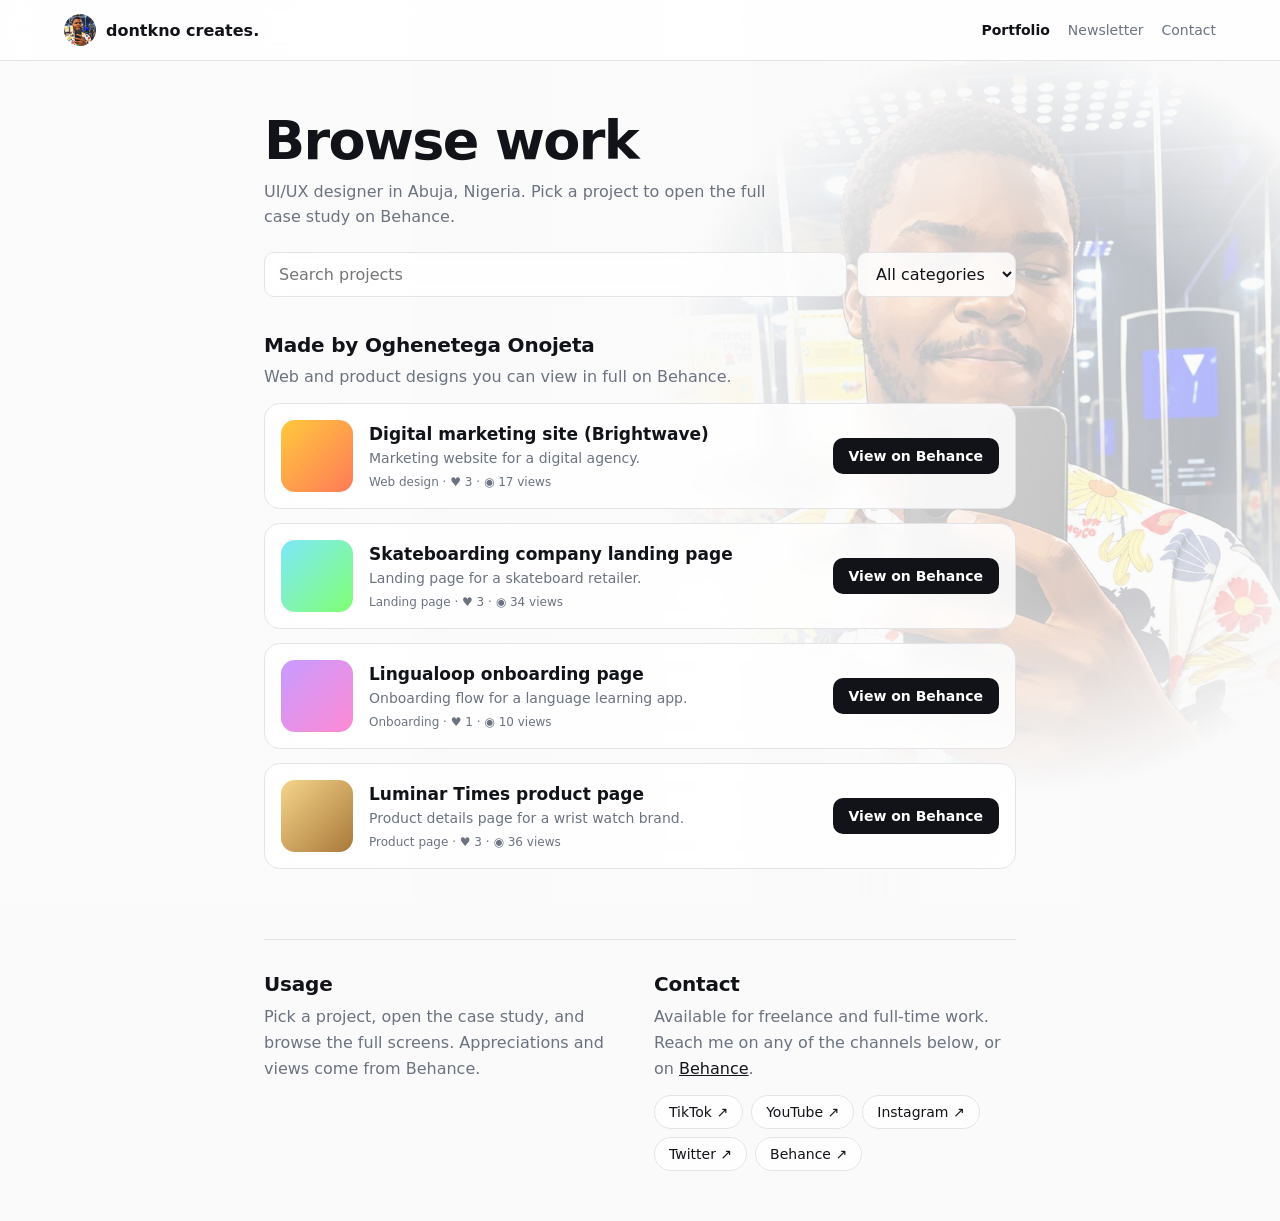
==== index.html @ ad264125 "first ever" ====
<!DOCTYPE html>
<html lang="en">
<head>
<meta charset="utf-8">
<title>dontkno creates — Oghenetega Onojeta</title>
<meta name="viewport" content="width=device-width, initial-scale=1, viewport-fit=cover">
<link rel="stylesheet" href="styles.css">
</head>
<body>
<div class="bg"><img src="portrait.jpg" alt=""></div>
<header><a class="brand" href="index.html"><img src="portrait.jpg" alt="Oghenetega">dontkno creates.</a><nav><a href="index.html" class="on">Portfolio</a><a href="newsletter.html">Newsletter</a><a href="#support">Contact</a></nav></header>
<main>
<section><h1>Browse work</h1><p class="sub">UI/UX designer in Abuja, Nigeria. Pick a project to open the full case study on Behance.</p>
<div class="bar"><input id="q" type="search" placeholder="Search projects"><select id="f"><option value="">All categories</option></select></div></section>
<section id="work"><h2>Made by Oghenetega Onojeta</h2><p class="sub">Web and product designs you can view in full on Behance.</p><div class="grid" id="grid"></div></section>
</main>
<footer class="foot"><section class="two" id="usage"><div><h2>Usage</h2><p>Pick a project, open the case study, and browse the full screens. Appreciations and views come from Behance.</p></div>
<div id="support"><h2>Contact</h2><p>Available for freelance and full-time work. Reach me on any of the channels below, or on <a href="https://www.behance.net/cytum-designs" target="_blank" rel="noopener">Behance</a>.</p><div class="chips"><a href="https://www.tiktok.com/@dontkno825" target="_blank" rel="noopener">TikTok ↗</a><a href="https://www.youtube.com/@dontkno825" target="_blank" rel="noopener">YouTube ↗</a><a href="https://www.instagram.com/dontkno825" target="_blank" rel="noopener">Instagram ↗</a><a href="https://twitter.com/shadowy_morn" target="_blank" rel="noopener">Twitter ↗</a><a href="https://www.behance.net/cytum-designs" target="_blank" rel="noopener">Behance ↗</a></div></div></section></footer>
<script src="script.js"></script>
</body>
</html>
---- styles.css ----
:root{--bg:#fafafa;--fg:#111318;--mut:#6b7280;--card:rgba(255,255,255,.82);--line:#e4e4e7;--acc:#111318;--accfg:#fff;--shade:250,250,250;color-scheme:light dark;box-sizing:border-box;padding-top:env(safe-area-inset-top,0px);padding-bottom:env(safe-area-inset-bottom,0px)}
@media (prefers-color-scheme:dark){:root:not([data-theme="light"]){--bg:#0b0c10;--fg:#f4f4f5;--mut:#9ca3af;--card:rgba(20,21,28,.78);--line:#262833;--acc:#f4f4f5;--accfg:#0b0c10;--shade:11,12,16}}
:root[data-theme="dark"]{--bg:#0b0c10;--fg:#f4f4f5;--mut:#9ca3af;--card:rgba(20,21,28,.78);--line:#262833;--acc:#f4f4f5;--accfg:#0b0c10;--shade:11,12,16}
*{box-sizing:border-box;margin:0}
body{background:var(--bg);color:var(--fg);font-family:ui-sans-serif,system-ui,-apple-system,"Segoe UI",sans-serif;min-height:100vh}
.bg{position:fixed;inset:0;z-index:0;overflow:hidden;pointer-events:none}
.bg img{position:absolute;right:-10%;top:4%;width:min(90vmin,760px);aspect-ratio:1;object-fit:cover;opacity:.5;animation:breathe 9s ease-in-out infinite;-webkit-mask-image:radial-gradient(circle,#000 35%,transparent 70%);mask-image:radial-gradient(circle,#000 35%,transparent 70%)}
@keyframes breathe{0%,100%{transform:scale(1) translateY(0)}50%{transform:scale(1.05) translateY(-10px)}}
.bg::after{content:"";position:absolute;inset:0;background:linear-gradient(90deg,rgba(var(--shade),.95) 15%,rgba(var(--shade),.4))}
header{position:sticky;top:env(safe-area-inset-top,0px);z-index:5;display:flex;justify-content:space-between;align-items:center;padding:14px 5vw;background:var(--card);backdrop-filter:blur(12px);border-bottom:1px solid var(--line)}
.brand{display:flex;align-items:center;gap:10px;font-weight:700;text-decoration:none;color:var(--fg)}
.brand img{width:32px;height:32px;border-radius:50%;object-fit:cover}
nav{display:flex;gap:18px;font-size:14px}nav a{color:var(--mut);text-decoration:none}nav a:hover{color:var(--fg)}
main{position:relative;z-index:2;max-width:880px;margin:0 auto;padding:48px 5vw 70px;display:grid;gap:36px}
h1{font-size:clamp(34px,6vw,54px);letter-spacing:-.03em}
.sub{color:var(--mut);margin-top:8px;max-width:52ch;line-height:1.55}
.bar{display:flex;gap:10px;flex-wrap:wrap;margin-top:22px}
input,select{font:inherit;color:var(--fg);background:var(--card);border:1px solid var(--line);border-radius:10px;padding:11px 14px;backdrop-filter:blur(8px)}
input{flex:1;min-width:200px}
h2{font-size:20px;letter-spacing:-.01em}
.grid{display:grid;gap:14px;margin-top:14px}
.card{display:grid;grid-template-columns:72px 1fr auto;gap:16px;align-items:center;padding:16px;border:1px solid var(--line);border-radius:16px;background:var(--card);backdrop-filter:blur(10px);text-decoration:none;color:inherit;transition:transform .2s,box-shadow .2s,border-color .2s;animation:rise .5s both}
.card:hover{transform:translateY(-3px);box-shadow:0 10px 30px rgba(0,0,0,.12);border-color:var(--fg)}
@keyframes rise{from{opacity:0;transform:translateY(14px)}}
.ic{width:72px;height:72px;border-radius:14px}
.card b{display:block;font-size:17px}.card p{color:var(--mut);font-size:14px;margin-top:4px;line-height:1.45}
.meta{font-size:12px;color:var(--mut);margin-top:6px}
.btn{background:var(--acc);color:var(--accfg);padding:10px 16px;border-radius:10px;font-size:14px;font-weight:600;white-space:nowrap}
.empty{color:var(--mut);padding:20px 0}.chips{display:flex;gap:8px;flex-wrap:wrap;margin-top:14px}.chips a{border:1px solid var(--line);background:var(--card);border-radius:99px;padding:8px 14px;font-size:14px;text-decoration:none;color:var(--fg);transition:transform .2s,border-color .2s}.chips a:hover{transform:translateY(-2px);border-color:var(--fg)}
.two{display:grid;grid-template-columns:1fr 1fr;gap:28px}.two p{color:var(--mut);line-height:1.6;margin-top:8px}
.two a{color:var(--fg)}
@media(max-width:640px){.card{grid-template-columns:56px 1fr}.ic{width:56px;height:56px}.btn{grid-column:1/-1;text-align:center}.two{grid-template-columns:1fr}.bg img{right:-40%;opacity:.35}}
.tabs{display:flex;gap:8px;flex-wrap:wrap;margin-top:18px}.tabs button{font:inherit;cursor:pointer;color:var(--fg);background:var(--card);border:1px solid var(--line);border-radius:99px;padding:8px 16px}.tabs button.on{background:var(--acc);color:var(--accfg);border-color:var(--acc)}details.issue{border:1px solid var(--line);border-radius:16px;background:var(--card);backdrop-filter:blur(10px);padding:18px;animation:rise .5s both}details.issue summary{cursor:pointer;list-style:none;display:grid;gap:6px}details.issue summary::-webkit-details-marker{display:none}.pill{width:fit-content;font-size:12px;font-weight:600;padding:3px 10px;border-radius:99px;background:var(--acc);color:var(--accfg)}.pill.g{background:#7c5cff;color:#fff}details.issue b{font-size:18px}details.issue .s{color:var(--mut);font-size:14px;line-height:1.5}details.issue .body{margin-top:14px;padding-top:14px;border-top:1px solid var(--line);line-height:1.7;display:grid;gap:10px}details.issue[open] summary b{text-decoration:underline}.note{font-size:13px;color:var(--mut)}footer.foot{position:relative;z-index:2;max-width:880px;margin:0 auto;padding:0 5vw 50px}.foot .two{border-top:1px solid var(--line);padding-top:32px}@media(prefers-reduced-motion:reduce){*{animation:none!important}}
html{scroll-behavior:smooth}nav a.on{color:var(--fg);font-weight:600}
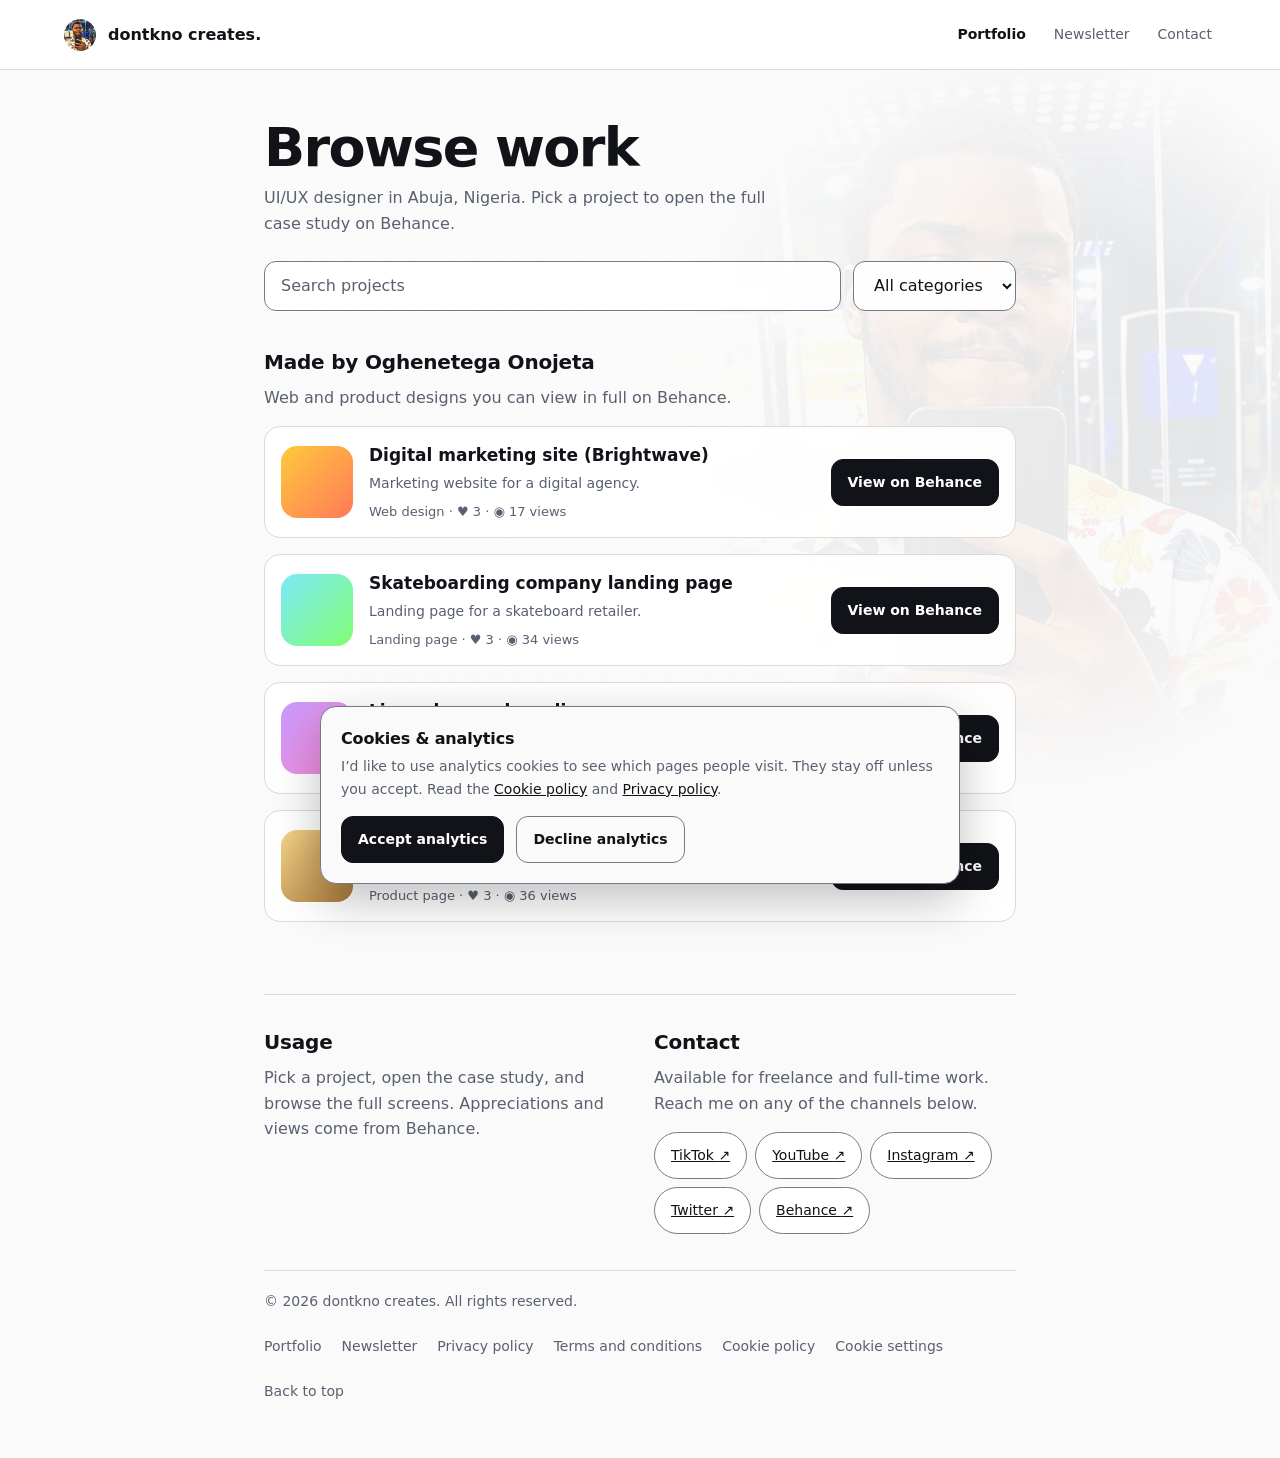
==== commit 410708bd: "fixed newsletter" ====
--- a/index.html
+++ b/index.html
@@ -3,19 +3,25 @@
 <head>
 <meta charset="utf-8">
 <title>dontkno creates — Oghenetega Onojeta</title>
+<meta name="description" content="UI/UX design portfolio of Oghenetega Onojeta (dontkno creates).">
 <meta name="viewport" content="width=device-width, initial-scale=1, viewport-fit=cover">
 <link rel="stylesheet" href="styles.css">
 </head>
-<body>
+<body id="top">
+<a class="skip" href="#main">Skip to content</a>
 <div class="bg"><img src="portrait.jpg" alt=""></div>
-<header><a class="brand" href="index.html"><img src="portrait.jpg" alt="Oghenetega">dontkno creates.</a><nav><a href="index.html" class="on">Portfolio</a><a href="newsletter.html">Newsletter</a><a href="#support">Contact</a></nav></header>
-<main>
+<header><a class="brand" href="index.html"><img src="portrait.jpg" alt="">dontkno creates.</a><nav aria-label="Main"><a href="index.html" class="on" aria-current="page">Portfolio</a><a href="newsletter.html">Newsletter</a><a href="#support">Contact</a></nav></header>
+<main id="main">
 <section><h1>Browse work</h1><p class="sub">UI/UX designer in Abuja, Nigeria. Pick a project to open the full case study on Behance.</p>
-<div class="bar"><input id="q" type="search" placeholder="Search projects"><select id="f"><option value="">All categories</option></select></div></section>
-<section id="work"><h2>Made by Oghenetega Onojeta</h2><p class="sub">Web and product designs you can view in full on Behance.</p><div class="grid" id="grid"></div></section>
+<div class="bar"><input id="q" type="search" placeholder="Search projects" aria-label="Search projects"><select id="f" aria-label="Filter by category"><option value="">All categories</option></select></div></section>
+<section id="work"><h2>Made by Oghenetega Onojeta</h2><p class="sub">Web and product designs you can view in full on Behance.</p><div class="grid" id="grid" aria-live="polite"></div></section>
 </main>
 <footer class="foot"><section class="two" id="usage"><div><h2>Usage</h2><p>Pick a project, open the case study, and browse the full screens. Appreciations and views come from Behance.</p></div>
-<div id="support"><h2>Contact</h2><p>Available for freelance and full-time work. Reach me on any of the channels below, or on <a href="https://www.behance.net/cytum-designs" target="_blank" rel="noopener">Behance</a>.</p><div class="chips"><a href="https://www.tiktok.com/@dontkno825" target="_blank" rel="noopener">TikTok ↗</a><a href="https://www.youtube.com/@dontkno825" target="_blank" rel="noopener">YouTube ↗</a><a href="https://www.instagram.com/dontkno825" target="_blank" rel="noopener">Instagram ↗</a><a href="https://twitter.com/shadowy_morn" target="_blank" rel="noopener">Twitter ↗</a><a href="https://www.behance.net/cytum-designs" target="_blank" rel="noopener">Behance ↗</a></div></div></section></footer>
+<div id="support"><h2>Contact</h2><p>Available for freelance and full-time work. Reach me on any of the channels below.</p><div class="chips"><a href="https://www.tiktok.com/@dontkno825" target="_blank" rel="noopener" aria-label="dontkno on TikTok (opens in new tab)">TikTok <span aria-hidden="true">↗</span></a><a href="https://www.youtube.com/@dontkno825" target="_blank" rel="noopener" aria-label="dontkno on YouTube (opens in new tab)">YouTube <span aria-hidden="true">↗</span></a><a href="https://www.instagram.com/dontkno825" target="_blank" rel="noopener" aria-label="dontkno on Instagram (opens in new tab)">Instagram <span aria-hidden="true">↗</span></a><a href="https://twitter.com/shadowy_morn" target="_blank" rel="noopener" aria-label="Oghenetega on Twitter (opens in new tab)">Twitter <span aria-hidden="true">↗</span></a><a href="https://www.behance.net/cytum-designs" target="_blank" rel="noopener" aria-label="Oghenetega on Behance (opens in new tab)">Behance <span aria-hidden="true">↗</span></a></div></div></section>
+<div class="bottom"><p>© <span id="yr">2026</span> dontkno creates. All rights reserved.</p><nav aria-label="Footer"><a href="index.html">Portfolio</a><a href="newsletter.html">Newsletter</a><a href="privacy.html">Privacy policy</a><a href="terms.html">Terms and conditions</a><a href="cookies.html">Cookie policy</a><button type="button" class="linkbtn js-cookie-settings">Cookie settings</button><a href="#top">Back to top</a></nav></div></footer>
+<script src="analytics.js"></script>
+<script src="consent.js"></script>
+<script src="common.js"></script>
 <script src="script.js"></script>
 </body>
 </html>
--- a/styles.css
+++ b/styles.css
@@ -1,34 +1,77 @@
-:root{--bg:#fafafa;--fg:#111318;--mut:#6b7280;--card:rgba(255,255,255,.82);--line:#e4e4e7;--acc:#111318;--accfg:#fff;--shade:250,250,250;color-scheme:light dark;box-sizing:border-box;padding-top:env(safe-area-inset-top,0px);padding-bottom:env(safe-area-inset-bottom,0px)}
-@media (prefers-color-scheme:dark){:root:not([data-theme="light"]){--bg:#0b0c10;--fg:#f4f4f5;--mut:#9ca3af;--card:rgba(20,21,28,.78);--line:#262833;--acc:#f4f4f5;--accfg:#0b0c10;--shade:11,12,16}}
-:root[data-theme="dark"]{--bg:#0b0c10;--fg:#f4f4f5;--mut:#9ca3af;--card:rgba(20,21,28,.78);--line:#262833;--acc:#f4f4f5;--accfg:#0b0c10;--shade:11,12,16}
+/* Spacing uses a 4px grid: every space token is a multiple of 4px. */
+:root{--s1:4px;--s2:8px;--s3:12px;--s4:16px;--s5:20px;--s6:24px;--s7:28px;--s8:32px;--s9:36px;--s12:48px;--s18:72px;
+--bg:#fafafa;--fg:#111318;--mut:#596070;--card:rgba(255,255,255,.88);--line:#d9d9de;--ctl:#737a89;--acc:#111318;--accfg:#fff;--focus:#1d4ed8;--violet:#6a48f0;--shade:250,250,250;
+color-scheme:light dark;box-sizing:border-box;padding-top:env(safe-area-inset-top,0px);padding-bottom:env(safe-area-inset-bottom,0px)}
+@media (prefers-color-scheme:dark){:root:not([data-theme="light"]){--bg:#0b0c10;--fg:#f4f4f5;--mut:#a1a7b4;--card:rgba(20,21,28,.86);--line:#2c2f3b;--ctl:#7b8294;--acc:#f4f4f5;--accfg:#0b0c10;--focus:#8ab4ff;--shade:11,12,16}}
+:root[data-theme="dark"]{--bg:#0b0c10;--fg:#f4f4f5;--mut:#a1a7b4;--card:rgba(20,21,28,.86);--line:#2c2f3b;--ctl:#7b8294;--acc:#f4f4f5;--accfg:#0b0c10;--focus:#8ab4ff;--shade:11,12,16}
 *{box-sizing:border-box;margin:0}
-body{background:var(--bg);color:var(--fg);font-family:ui-sans-serif,system-ui,-apple-system,"Segoe UI",sans-serif;min-height:100vh}
+html{scroll-behavior:smooth;scroll-padding-top:var(--s18)}
+body{background:var(--bg);color:var(--fg);font-family:ui-sans-serif,system-ui,-apple-system,"Segoe UI",sans-serif;line-height:1.5;min-height:100vh}
+:focus-visible{outline:3px solid var(--focus);outline-offset:var(--s1);border-radius:var(--s2)}
+.skip{position:absolute;left:var(--s3);top:-72px;z-index:50;background:var(--acc);color:var(--accfg);padding:var(--s3) var(--s4);border-radius:12px;text-decoration:none;font-weight:600}
+.skip:focus{top:calc(env(safe-area-inset-top,0px) + var(--s2))}
 .bg{position:fixed;inset:0;z-index:0;overflow:hidden;pointer-events:none}
-.bg img{position:absolute;right:-10%;top:4%;width:min(90vmin,760px);aspect-ratio:1;object-fit:cover;opacity:.5;animation:breathe 9s ease-in-out infinite;-webkit-mask-image:radial-gradient(circle,#000 35%,transparent 70%);mask-image:radial-gradient(circle,#000 35%,transparent 70%)}
-@keyframes breathe{0%,100%{transform:scale(1) translateY(0)}50%{transform:scale(1.05) translateY(-10px)}}
-.bg::after{content:"";position:absolute;inset:0;background:linear-gradient(90deg,rgba(var(--shade),.95) 15%,rgba(var(--shade),.4))}
-header{position:sticky;top:env(safe-area-inset-top,0px);z-index:5;display:flex;justify-content:space-between;align-items:center;padding:14px 5vw;background:var(--card);backdrop-filter:blur(12px);border-bottom:1px solid var(--line)}
-.brand{display:flex;align-items:center;gap:10px;font-weight:700;text-decoration:none;color:var(--fg)}
+.bg img{position:absolute;right:-10%;top:4%;width:min(90vmin,760px);aspect-ratio:1;object-fit:cover;opacity:.4;animation:breathe 9s ease-in-out infinite;-webkit-mask-image:radial-gradient(circle,#000 35%,transparent 70%);mask-image:radial-gradient(circle,#000 35%,transparent 70%)}
+@keyframes breathe{0%,100%{transform:scale(1) translateY(0)}50%{transform:scale(1.05) translateY(-8px)}}
+.bg::after{content:"";position:absolute;inset:0;background:linear-gradient(90deg,rgba(var(--shade),.95) 15%,rgba(var(--shade),.75))}
+header{position:sticky;top:env(safe-area-inset-top,0px);z-index:5;display:flex;justify-content:space-between;align-items:center;gap:var(--s4);padding:var(--s3) 5vw;background:var(--card);backdrop-filter:blur(12px);border-bottom:1px solid var(--line)}
+.brand{display:flex;align-items:center;gap:var(--s3);font-weight:700;text-decoration:none;color:var(--fg)}
 .brand img{width:32px;height:32px;border-radius:50%;object-fit:cover}
-nav{display:flex;gap:18px;font-size:14px}nav a{color:var(--mut);text-decoration:none}nav a:hover{color:var(--fg)}
-main{position:relative;z-index:2;max-width:880px;margin:0 auto;padding:48px 5vw 70px;display:grid;gap:36px}
-h1{font-size:clamp(34px,6vw,54px);letter-spacing:-.03em}
-.sub{color:var(--mut);margin-top:8px;max-width:52ch;line-height:1.55}
-.bar{display:flex;gap:10px;flex-wrap:wrap;margin-top:22px}
-input,select{font:inherit;color:var(--fg);background:var(--card);border:1px solid var(--line);border-radius:10px;padding:11px 14px;backdrop-filter:blur(8px)}
-input{flex:1;min-width:200px}
+header nav{display:flex;gap:var(--s5);font-size:14px}
+header nav a{color:var(--mut);text-decoration:none;padding:var(--s3) var(--s1)}
+header nav a:hover,header nav a.on{color:var(--fg)}header nav a.on{font-weight:600}
+main{position:relative;z-index:2;max-width:880px;margin:0 auto;padding:var(--s12) 5vw var(--s18);display:grid;gap:var(--s9)}
+h1{font-size:clamp(34px,6vw,54px);line-height:1.1;letter-spacing:-.03em}
 h2{font-size:20px;letter-spacing:-.01em}
-.grid{display:grid;gap:14px;margin-top:14px}
-.card{display:grid;grid-template-columns:72px 1fr auto;gap:16px;align-items:center;padding:16px;border:1px solid var(--line);border-radius:16px;background:var(--card);backdrop-filter:blur(10px);text-decoration:none;color:inherit;transition:transform .2s,box-shadow .2s,border-color .2s;animation:rise .5s both}
-.card:hover{transform:translateY(-3px);box-shadow:0 10px 30px rgba(0,0,0,.12);border-color:var(--fg)}
-@keyframes rise{from{opacity:0;transform:translateY(14px)}}
-.ic{width:72px;height:72px;border-radius:14px}
-.card b{display:block;font-size:17px}.card p{color:var(--mut);font-size:14px;margin-top:4px;line-height:1.45}
-.meta{font-size:12px;color:var(--mut);margin-top:6px}
-.btn{background:var(--acc);color:var(--accfg);padding:10px 16px;border-radius:10px;font-size:14px;font-weight:600;white-space:nowrap}
-.empty{color:var(--mut);padding:20px 0}.chips{display:flex;gap:8px;flex-wrap:wrap;margin-top:14px}.chips a{border:1px solid var(--line);background:var(--card);border-radius:99px;padding:8px 14px;font-size:14px;text-decoration:none;color:var(--fg);transition:transform .2s,border-color .2s}.chips a:hover{transform:translateY(-2px);border-color:var(--fg)}
-.two{display:grid;grid-template-columns:1fr 1fr;gap:28px}.two p{color:var(--mut);line-height:1.6;margin-top:8px}
-.two a{color:var(--fg)}
-@media(max-width:640px){.card{grid-template-columns:56px 1fr}.ic{width:56px;height:56px}.btn{grid-column:1/-1;text-align:center}.two{grid-template-columns:1fr}.bg img{right:-40%;opacity:.35}}
-.tabs{display:flex;gap:8px;flex-wrap:wrap;margin-top:18px}.tabs button{font:inherit;cursor:pointer;color:var(--fg);background:var(--card);border:1px solid var(--line);border-radius:99px;padding:8px 16px}.tabs button.on{background:var(--acc);color:var(--accfg);border-color:var(--acc)}details.issue{border:1px solid var(--line);border-radius:16px;background:var(--card);backdrop-filter:blur(10px);padding:18px;animation:rise .5s both}details.issue summary{cursor:pointer;list-style:none;display:grid;gap:6px}details.issue summary::-webkit-details-marker{display:none}.pill{width:fit-content;font-size:12px;font-weight:600;padding:3px 10px;border-radius:99px;background:var(--acc);color:var(--accfg)}.pill.g{background:#7c5cff;color:#fff}details.issue b{font-size:18px}details.issue .s{color:var(--mut);font-size:14px;line-height:1.5}details.issue .body{margin-top:14px;padding-top:14px;border-top:1px solid var(--line);line-height:1.7;display:grid;gap:10px}details.issue[open] summary b{text-decoration:underline}.note{font-size:13px;color:var(--mut)}footer.foot{position:relative;z-index:2;max-width:880px;margin:0 auto;padding:0 5vw 50px}.foot .two{border-top:1px solid var(--line);padding-top:32px}@media(prefers-reduced-motion:reduce){*{animation:none!important}}
-html{scroll-behavior:smooth}nav a.on{color:var(--fg);font-weight:600}
+.sub{color:var(--mut);margin-top:var(--s2);max-width:52ch;line-height:1.6}
+.bar{display:flex;gap:var(--s3);flex-wrap:wrap;margin-top:var(--s6)}
+input,select{font:inherit;color:var(--fg);background:var(--card);border:1px solid var(--ctl);border-radius:12px;padding:var(--s3) var(--s4);min-height:48px;backdrop-filter:blur(8px)}
+input{flex:1;min-width:200px}input::placeholder{color:var(--mut);opacity:1}
+.grid{display:grid;gap:var(--s4);margin-top:var(--s4)}
+.card{display:grid;grid-template-columns:72px 1fr auto;gap:var(--s4);align-items:center;padding:var(--s4);border:1px solid var(--line);border-radius:16px;background:var(--card);backdrop-filter:blur(10px);text-decoration:none;color:inherit;transition:transform .2s,box-shadow .2s,border-color .2s;animation:rise .5s both}
+.card:hover{transform:translateY(-4px);box-shadow:0 12px 32px rgba(0,0,0,.12);border-color:var(--ctl)}
+@keyframes rise{from{opacity:0;transform:translateY(16px)}}
+.ic{width:72px;height:72px;border-radius:16px}
+.card b{display:block;font-size:17px}.card p{color:var(--mut);font-size:14px;margin-top:var(--s1)}
+.meta{font-size:13px;color:var(--mut);margin-top:var(--s2)}
+.btn{display:inline-block;background:var(--acc);color:var(--accfg);padding:var(--s3) var(--s4);border-radius:12px;border:1px solid var(--acc);font:inherit;font-size:14px;font-weight:600;white-space:nowrap;text-decoration:none;cursor:pointer}
+.btn.ghost{background:transparent;color:var(--fg);border-color:var(--ctl)}
+.empty{color:var(--mut);padding:var(--s5) 0}
+.chips{display:flex;gap:var(--s2);flex-wrap:wrap;margin-top:var(--s4)}
+.chips a{border:1px solid var(--ctl);background:var(--card);border-radius:99px;padding:var(--s3) var(--s4);font-size:14px;text-decoration:none;color:var(--fg);transition:transform .2s,border-color .2s}
+.chips a:hover{transform:translateY(-2px);border-color:var(--fg)}
+.two{display:grid;grid-template-columns:1fr 1fr;gap:var(--s7)}
+.two p{color:var(--mut);line-height:1.6;margin-top:var(--s2)}
+.two a,.prose a,.consent a{color:var(--fg);text-decoration:underline}
+.tabs{display:flex;gap:var(--s2);flex-wrap:wrap;margin-top:var(--s4)}
+.tabs button{font:inherit;cursor:pointer;color:var(--fg);background:var(--card);border:1px solid var(--ctl);border-radius:99px;padding:var(--s3) var(--s5);min-height:44px}
+.tabs button.on{background:var(--acc);color:var(--accfg);border-color:var(--acc)}
+details.issue{border:1px solid var(--line);border-radius:16px;background:var(--card);backdrop-filter:blur(10px);padding:var(--s5);animation:rise .5s both}
+details.issue summary{cursor:pointer;list-style:none;display:grid;gap:var(--s2)}
+details.issue summary::-webkit-details-marker{display:none}
+.pill{width:fit-content;font-size:12px;font-weight:600;padding:var(--s1) var(--s3);border-radius:99px;background:var(--acc);color:var(--accfg)}
+.pill.g{background:var(--violet);color:#fff}
+details.issue b{font-size:18px}details.issue .s{color:var(--mut);font-size:14px}
+details.issue .body{margin-top:var(--s4);padding-top:var(--s4);border-top:1px solid var(--line);line-height:1.7;display:grid;gap:var(--s3)}
+details.issue[open] summary b{text-decoration:underline}
+.note{font-size:13px;color:var(--mut);margin-top:var(--s4)}
+footer.foot{position:relative;z-index:2;max-width:880px;margin:0 auto;padding:0 5vw var(--s12)}
+.foot .two{border-top:1px solid var(--line);padding-top:var(--s8)}
+.bottom{display:flex;justify-content:space-between;align-items:center;gap:var(--s4);flex-wrap:wrap;margin-top:var(--s9);padding-top:var(--s5);border-top:1px solid var(--line);font-size:14px;color:var(--mut)}
+.bottom nav{display:flex;gap:var(--s2) var(--s5);flex-wrap:wrap}
+.bottom a,.linkbtn{color:var(--mut);text-decoration:none;padding:var(--s2) 0}
+.bottom a:hover,.linkbtn:hover{color:var(--fg);text-decoration:underline}
+.linkbtn{font:inherit;background:none;border:0;cursor:pointer}
+.prose section{max-width:64ch}.prose p,.prose li{color:var(--mut);line-height:1.7}
+.prose p{margin-top:var(--s2)}.prose ul{margin-top:var(--s2);padding-left:var(--s6)}
+.tablewrap{overflow-x:auto;margin-top:var(--s4);border:1px solid var(--line);border-radius:12px;background:var(--card)}
+table{width:100%;border-collapse:collapse;font-size:14px;min-width:560px}
+th,td{text-align:left;padding:var(--s3) var(--s4);border-bottom:1px solid var(--line);vertical-align:top}
+tr:last-child td{border-bottom:0}th{color:var(--fg)}td{color:var(--mut)}
+.consent{position:fixed;z-index:40;left:var(--s4);right:var(--s4);bottom:calc(var(--s4) + env(safe-area-inset-bottom,0px));max-width:640px;margin:0 auto;display:grid;gap:var(--s4);padding:var(--s5);background:var(--bg);color:var(--fg);border:1px solid var(--ctl);border-radius:16px;box-shadow:0 16px 48px rgba(0,0,0,.25)}
+.consent h2{font-size:16px}.consent p{color:var(--mut);font-size:14px;margin-top:var(--s1);line-height:1.6}
+.consent .actions{display:flex;gap:var(--s3);flex-wrap:wrap}
+@media(max-width:640px){.card{grid-template-columns:56px 1fr}.ic{width:56px;height:56px}.btn.full{grid-column:1/-1;text-align:center}.two{grid-template-columns:1fr}.bg img{right:-40%;opacity:.3}}
+@media(prefers-reduced-motion:reduce){*{animation:none!important;transition:none!important;scroll-behavior:auto!important}}
+.row{display:flex;align-items:center;gap:var(--s3)}details.issue time{font-size:13px;color:var(--mut)}
+details.issue .body h3{font-size:18px;margin-top:var(--s2)}details.issue .body ul{padding-left:var(--s6);display:grid;gap:var(--s2)}details.issue .body a{color:var(--fg);text-decoration:underline}.sr{position:absolute;width:1px;height:1px;overflow:hidden;clip:rect(0 0 0 0);white-space:nowrap}
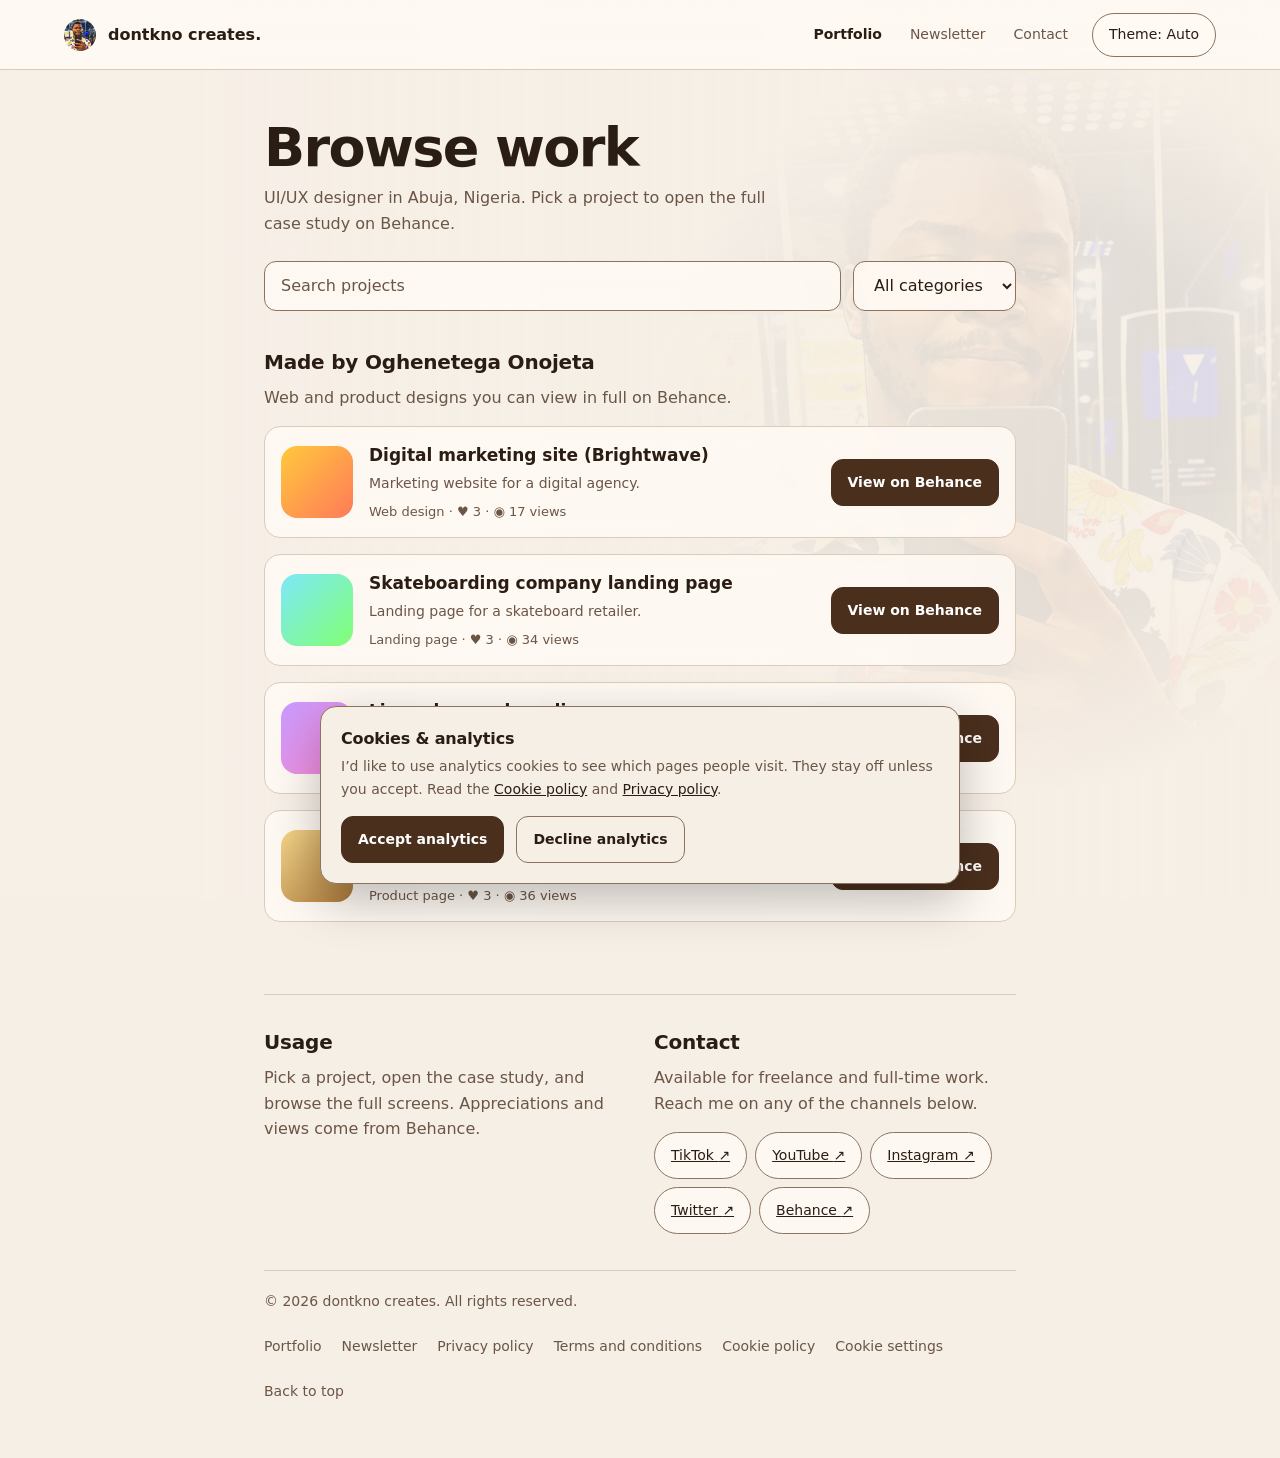
==== commit ddb2dd55: "light mode" ====
--- a/index.html
+++ b/index.html
@@ -5,12 +5,16 @@
 <title>dontkno creates — Oghenetega Onojeta</title>
 <meta name="description" content="UI/UX design portfolio of Oghenetega Onojeta (dontkno creates).">
 <meta name="viewport" content="width=device-width, initial-scale=1, viewport-fit=cover">
+<meta name="color-scheme" content="light dark">
+<meta name="theme-color" content="#f6efe6" media="(prefers-color-scheme: light)">
+<meta name="theme-color" content="#0b0c10" media="(prefers-color-scheme: dark)">
 <link rel="stylesheet" href="styles.css">
+<script src="theme.js"></script>
 </head>
 <body id="top">
 <a class="skip" href="#main">Skip to content</a>
 <div class="bg"><img src="portrait.jpg" alt=""></div>
-<header><a class="brand" href="index.html"><img src="portrait.jpg" alt="">dontkno creates.</a><nav aria-label="Main"><a href="index.html" class="on" aria-current="page">Portfolio</a><a href="newsletter.html">Newsletter</a><a href="#support">Contact</a></nav></header>
+<header><a class="brand" href="index.html"><img src="portrait.jpg" alt="">dontkno creates.</a><nav aria-label="Main"><a href="index.html" class="on" aria-current="page">Portfolio</a><a href="newsletter.html">Newsletter</a><a href="#support">Contact</a><button type="button" class="themebtn js-theme">Theme: Auto</button></nav></header>
 <main id="main">
 <section><h1>Browse work</h1><p class="sub">UI/UX designer in Abuja, Nigeria. Pick a project to open the full case study on Behance.</p>
 <div class="bar"><input id="q" type="search" placeholder="Search projects" aria-label="Search projects"><select id="f" aria-label="Filter by category"><option value="">All categories</option></select></div></section>
--- a/styles.css
+++ b/styles.css
@@ -1,6 +1,6 @@
 /* Spacing uses a 4px grid: every space token is a multiple of 4px. */
 :root{--s1:4px;--s2:8px;--s3:12px;--s4:16px;--s5:20px;--s6:24px;--s7:28px;--s8:32px;--s9:36px;--s12:48px;--s18:72px;
---bg:#fafafa;--fg:#111318;--mut:#596070;--card:rgba(255,255,255,.88);--line:#d9d9de;--ctl:#737a89;--acc:#111318;--accfg:#fff;--focus:#1d4ed8;--violet:#6a48f0;--shade:250,250,250;
+--bg:#f6efe6;--fg:#2a1d14;--mut:#6b5646;--card:rgba(255,250,244,.88);--line:#dccbb8;--ctl:#8a735f;--acc:#4a2f1d;--accfg:#fff;--focus:#8a4b14;--violet:#6a48f0;--shade:246,239,230;
 color-scheme:light dark;box-sizing:border-box;padding-top:env(safe-area-inset-top,0px);padding-bottom:env(safe-area-inset-bottom,0px)}
 @media (prefers-color-scheme:dark){:root:not([data-theme="light"]){--bg:#0b0c10;--fg:#f4f4f5;--mut:#a1a7b4;--card:rgba(20,21,28,.86);--line:#2c2f3b;--ctl:#7b8294;--acc:#f4f4f5;--accfg:#0b0c10;--focus:#8ab4ff;--shade:11,12,16}}
 :root[data-theme="dark"]{--bg:#0b0c10;--fg:#f4f4f5;--mut:#a1a7b4;--card:rgba(20,21,28,.86);--line:#2c2f3b;--ctl:#7b8294;--acc:#f4f4f5;--accfg:#0b0c10;--focus:#8ab4ff;--shade:11,12,16}
@@ -29,7 +29,7 @@
 input{flex:1;min-width:200px}input::placeholder{color:var(--mut);opacity:1}
 .grid{display:grid;gap:var(--s4);margin-top:var(--s4)}
 .card{display:grid;grid-template-columns:72px 1fr auto;gap:var(--s4);align-items:center;padding:var(--s4);border:1px solid var(--line);border-radius:16px;background:var(--card);backdrop-filter:blur(10px);text-decoration:none;color:inherit;transition:transform .2s,box-shadow .2s,border-color .2s;animation:rise .5s both}
-.card:hover{transform:translateY(-4px);box-shadow:0 12px 32px rgba(0,0,0,.12);border-color:var(--ctl)}
+.card:hover{transform:translateY(-4px);box-shadow:0 12px 32px rgba(74,47,29,.16);border-color:var(--ctl)}
 @keyframes rise{from{opacity:0;transform:translateY(16px)}}
 .ic{width:72px;height:72px;border-radius:16px}
 .card b{display:block;font-size:17px}.card p{color:var(--mut);font-size:14px;margin-top:var(--s1)}
@@ -75,3 +75,8 @@
 @media(prefers-reduced-motion:reduce){*{animation:none!important;transition:none!important;scroll-behavior:auto!important}}
 .row{display:flex;align-items:center;gap:var(--s3)}details.issue time{font-size:13px;color:var(--mut)}
 details.issue .body h3{font-size:18px;margin-top:var(--s2)}details.issue .body ul{padding-left:var(--s6);display:grid;gap:var(--s2)}details.issue .body a{color:var(--fg);text-decoration:underline}.sr{position:absolute;width:1px;height:1px;overflow:hidden;clip:rect(0 0 0 0);white-space:nowrap}
+:root[data-theme="light"]{color-scheme:light}:root[data-theme="dark"]{color-scheme:dark}
+.themebtn{font:inherit;font-size:14px;cursor:pointer;color:var(--fg);background:var(--card);border:1px solid var(--ctl);border-radius:99px;padding:var(--s2) var(--s4);min-height:44px;white-space:nowrap}
+.themebtn:hover{border-color:var(--fg)}
+header nav{align-items:center}
+@media(max-width:640px){header{flex-wrap:wrap}header nav{flex-wrap:wrap;gap:var(--s2) var(--s4)}}
